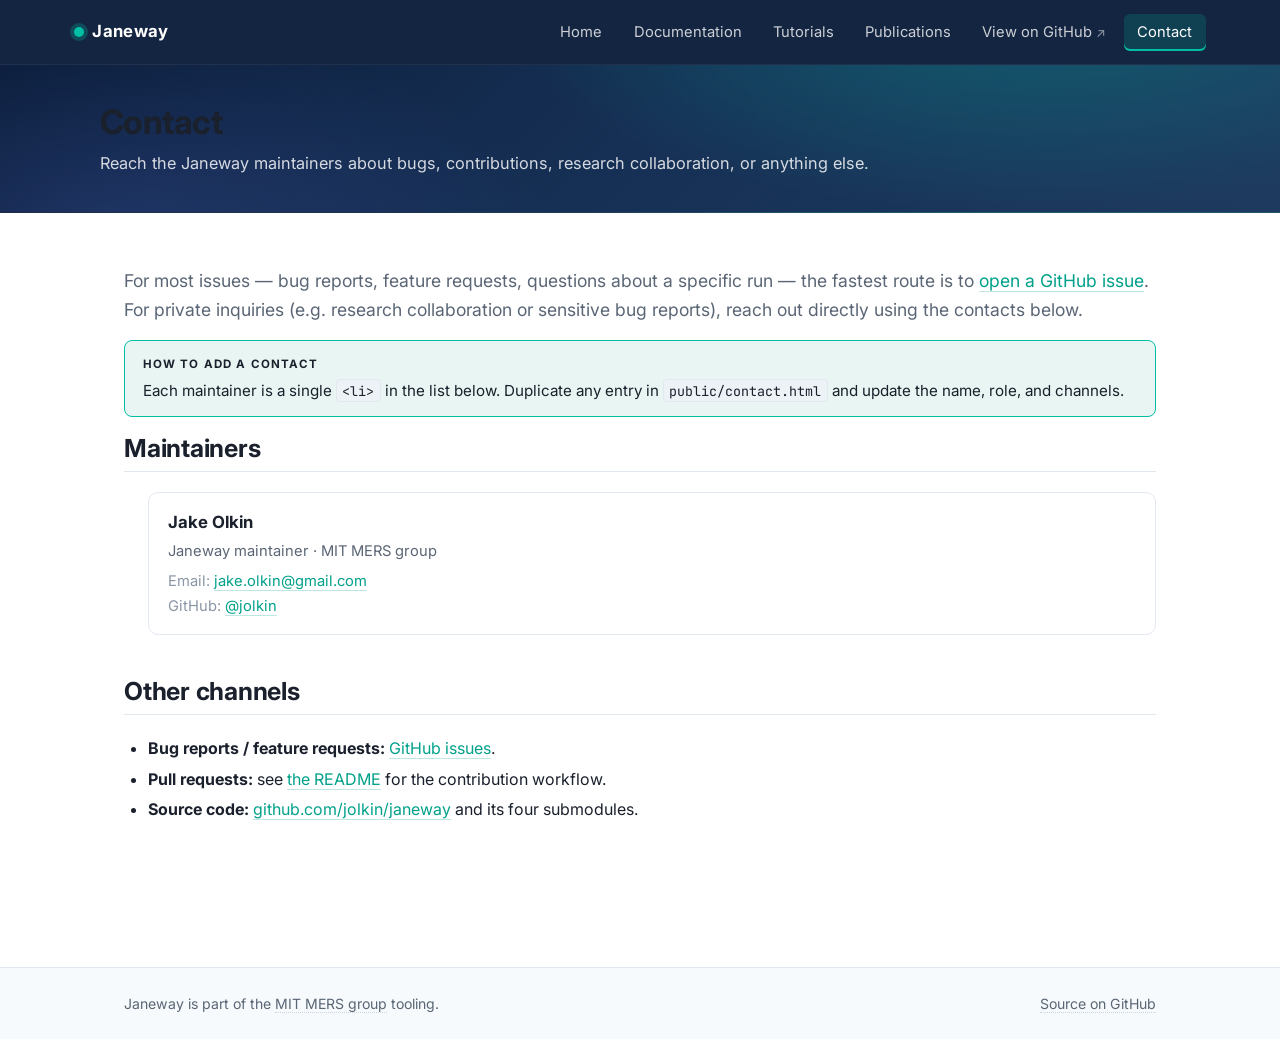
==== docs/contact.html @ 2e9192dc "Add docs site for GitHub Pages Voyager-themed static site (Home, Documentation, Tutorials, Publicati" ====
<!doctype html>
<html lang="en">
<head>
  <meta charset="utf-8">
  <meta name="viewport" content="width=device-width, initial-scale=1">
  <title>Contact — Janeway</title>
  <meta name="description" content="How to get in touch with the Janeway maintainers.">
  <link rel="preconnect" href="https://fonts.googleapis.com">
  <link rel="preconnect" href="https://fonts.gstatic.com" crossorigin>
  <link href="https://fonts.googleapis.com/css2?family=Inter:wght@400;500;600;700&family=JetBrains+Mono:wght@400;500&display=swap" rel="stylesheet">
  <link rel="stylesheet" href="assets/style.css">
</head>
<body>

<nav class="topnav">
  <div class="topnav-inner">
    <a class="brand" href="index.html"><span class="brand-mark"></span>Janeway</a>
    <div class="nav-links">
      <a href="index.html">Home</a>
      <a href="documentation.html">Documentation</a>
      <a href="tutorials.html">Tutorials</a>
      <a href="publications.html">Publications</a>
      <a class="external" href="https://github.com/jolkin/janeway" target="_blank" rel="noopener">View on GitHub</a>
      <a class="active" href="contact.html">Contact</a>
    </div>
  </div>
</nav>

<header class="hero compact">
  <div class="hero-inner">
    <h1>Contact</h1>
    <p class="tagline">Reach the Janeway maintainers about bugs, contributions, research collaboration, or anything else.</p>
  </div>
</header>

<div class="page">
  <main>

    <p class="lead">
      For most issues — bug reports, feature requests, questions about a specific run — the fastest
      route is to <a href="https://github.com/jolkin/janeway/issues/new" target="_blank" rel="noopener">open a GitHub issue</a>.
      For private inquiries (e.g. research collaboration or sensitive bug reports), reach out
      directly using the contacts below.
    </p>

    <div class="callout info">
      <span class="callout-title">How to add a contact</span>
      Each maintainer is a single <code>&lt;li&gt;</code> in the list below. Duplicate any entry
      in <code>public/contact.html</code> and update the name, role, and channels.
    </div>

    <h2 id="maintainers" class="anchor-h">Maintainers <a class="perma" href="#maintainers">¶</a></h2>

    <ul class="contact-list">
      <li>
        <div class="name">Jake Olkin</div>
        <div class="role">Janeway maintainer · MIT MERS group</div>
        <div class="channels">
          <span>Email:</span> <a href="mailto:jake.olkin@gmail.com">jake.olkin@gmail.com</a><br>
          <span>GitHub:</span> <a href="https://github.com/jolkin" target="_blank" rel="noopener">@jolkin</a>
        </div>
      </li>

      <!--
        Add more maintainers by duplicating the block below and filling in the fields.

        <li>
          <div class="name">Full Name</div>
          <div class="role">Role · Affiliation</div>
          <div class="channels">
            <span>Email:</span> <a href="mailto:name@example.com">name@example.com</a><br>
            <span>GitHub:</span> <a href="https://github.com/handle" target="_blank" rel="noopener">@handle</a>
          </div>
        </li>
      -->
    </ul>

    <h2 id="other-channels" class="anchor-h">Other channels <a class="perma" href="#other-channels">¶</a></h2>

    <ul>
      <li><strong>Bug reports / feature requests:</strong> <a href="https://github.com/jolkin/janeway/issues" target="_blank" rel="noopener">GitHub issues</a>.</li>
      <li><strong>Pull requests:</strong> see <a href="https://github.com/jolkin/janeway/blob/main/README.md" target="_blank" rel="noopener">the README</a> for the contribution workflow.</li>
      <li><strong>Source code:</strong> <a href="https://github.com/jolkin/janeway" target="_blank" rel="noopener">github.com/jolkin/janeway</a> and its four submodules.</li>
    </ul>

  </main>
</div>

<footer class="footer">
  <div class="footer-inner">
    <div>Janeway is part of the <a href="https://github.com/jolkin" target="_blank" rel="noopener">MIT MERS group</a> tooling.</div>
    <div><a href="https://github.com/jolkin/janeway" target="_blank" rel="noopener">Source on GitHub</a></div>
  </div>
</footer>

</body>
</html>
---- docs/assets/style.css ----
:root {
  --bg: #ffffff;
  --text: #1a202c;
  --text-muted: #5a6675;
  --text-soft: #8a96a6;
  --hero-from: #0b1d3a;
  --hero-via: #163055;
  --hero-to: #1e3a5f;
  --accent: #00bfa5;
  --accent-strong: #00a18a;
  --accent-soft: #c2efe7;
  --border: #e2e8f0;
  --border-strong: #cbd5e0;
  --panel: #f7fafc;
  --code-bg: #0d1117;
  --code-text: #e6edf3;
  --code-border: #1f2933;
  --kbd-bg: #edf2f7;
  --table-stripe: #f7fafc;
  --warning-bg: #fff8e1;
  --warning-border: #f0c674;
  --info-bg: #e8f5f2;
  --info-border: #00bfa5;
}

* { box-sizing: border-box; }

html { -webkit-text-size-adjust: 100%; }

body {
  margin: 0;
  font-family: 'Inter', -apple-system, BlinkMacSystemFont, 'Segoe UI', Roboto,
               Oxygen, Ubuntu, Cantarell, sans-serif;
  color: var(--text);
  background: var(--bg);
  line-height: 1.65;
  font-size: 16px;
  -webkit-font-smoothing: antialiased;
  -moz-osx-font-smoothing: grayscale;
}

/* ─── Top nav ─────────────────────────────────────────────────────── */
.topnav {
  position: sticky;
  top: 0;
  z-index: 50;
  background: rgba(11, 29, 58, 0.96);
  backdrop-filter: saturate(140%) blur(8px);
  -webkit-backdrop-filter: saturate(140%) blur(8px);
  border-bottom: 1px solid rgba(255, 255, 255, 0.06);
}
.topnav-inner {
  max-width: 1180px;
  margin: 0 auto;
  padding: 0.85rem 1.5rem;
  display: flex;
  align-items: center;
  gap: 1.5rem;
}
.brand {
  color: #fff;
  text-decoration: none;
  font-weight: 700;
  letter-spacing: 0.02em;
  font-size: 1.05rem;
  display: inline-flex;
  align-items: center;
  gap: 0.5rem;
}
.brand .brand-mark {
  display: inline-block;
  width: 0.65rem;
  height: 0.65rem;
  background: var(--accent);
  border-radius: 50%;
  box-shadow: 0 0 0 4px rgba(0, 191, 165, 0.25);
}
.nav-links {
  margin-left: auto;
  display: flex;
  gap: 0.25rem;
  flex-wrap: wrap;
}
.nav-links a {
  color: rgba(255, 255, 255, 0.78);
  text-decoration: none;
  padding: 0.4rem 0.85rem;
  border-radius: 6px;
  font-size: 0.92rem;
  transition: color 0.15s ease, background 0.15s ease;
}
.nav-links a:hover { color: #fff; background: rgba(255, 255, 255, 0.07); }
.nav-links a.active {
  color: #fff;
  background: rgba(0, 191, 165, 0.18);
  box-shadow: inset 0 -2px 0 var(--accent);
}
.nav-links a.external::after {
  content: " ↗";
  opacity: 0.7;
  font-size: 0.85em;
}

/* ─── Hero ────────────────────────────────────────────────────────── */
.hero {
  background:
    radial-gradient(900px 380px at 80% -80px, rgba(0, 191, 165, 0.32), transparent 60%),
    radial-gradient(700px 320px at 10% 110%, rgba(94, 119, 230, 0.20), transparent 60%),
    linear-gradient(135deg, var(--hero-from), var(--hero-via) 50%, var(--hero-to));
  color: #fff;
  padding: 3.5rem 1.5rem 3.5rem;
  border-bottom: 1px solid rgba(255, 255, 255, 0.06);
  text-align: center;
}
.hero-inner {
  max-width: 880px;
  margin: 0 auto;
}
.hero h1 {
  margin: 0 0 0.6rem;
  font-size: 2.7rem;
  letter-spacing: -0.015em;
  font-weight: 700;
  line-height: 1.1;
}
.hero p.tagline {
  margin: 0;
  font-size: 1.15rem;
  color: rgba(255, 255, 255, 0.82);
  font-weight: 400;
}
.hero .cta-row {
  margin-top: 1.6rem;
  display: flex;
  gap: 0.75rem;
  justify-content: center;
  flex-wrap: wrap;
}
.btn {
  display: inline-block;
  padding: 0.7rem 1.35rem;
  border-radius: 8px;
  font-weight: 600;
  font-size: 0.95rem;
  text-decoration: none;
  border: 1px solid transparent;
  transition: transform 0.08s ease, background 0.15s ease, border-color 0.15s ease;
}
.btn:active { transform: translateY(1px); }
.btn-primary {
  background: var(--accent);
  color: #062420;
}
.btn-primary:hover { background: var(--accent-strong); }
.btn-ghost {
  background: transparent;
  color: #fff;
  border-color: rgba(255, 255, 255, 0.35);
}
.btn-ghost:hover {
  background: rgba(255, 255, 255, 0.08);
  border-color: rgba(255, 255, 255, 0.55);
}

.hero.compact { padding: 2.4rem 1.5rem 2.2rem; text-align: left; }
.hero.compact .hero-inner { max-width: 1080px; }
.hero.compact h1 { font-size: 2.1rem; }
.hero.compact p.tagline { font-size: 1.02rem; }

/* ─── Page layout ─────────────────────────────────────────────────── */
.page {
  max-width: 1080px;
  margin: 0 auto;
  padding: 2.5rem 1.5rem 4rem;
}
.page.with-toc {
  display: grid;
  grid-template-columns: minmax(0, 1fr) 240px;
  gap: 3rem;
}
.page.with-toc main { min-width: 0; }
.toc {
  position: sticky;
  top: 80px;
  align-self: start;
  font-size: 0.92rem;
  border-left: 1px solid var(--border);
  padding-left: 1.25rem;
  max-height: calc(100vh - 100px);
  overflow-y: auto;
}
.toc h4 {
  margin: 0 0 0.6rem;
  font-size: 0.72rem;
  text-transform: uppercase;
  letter-spacing: 0.1em;
  color: var(--text-soft);
  font-weight: 700;
}
.toc ul { list-style: none; padding: 0; margin: 0; }
.toc li { margin: 0.2rem 0; }
.toc a {
  color: var(--text-muted);
  text-decoration: none;
  display: block;
  padding: 0.2rem 0;
  border-radius: 4px;
  line-height: 1.35;
}
.toc a:hover { color: var(--accent-strong); }
.toc ul ul { padding-left: 0.85rem; margin-top: 0.15rem; }
.toc ul ul a { font-size: 0.85rem; color: var(--text-soft); }

/* ─── Typography ──────────────────────────────────────────────────── */
h1, h2, h3, h4 {
  color: var(--text);
  font-weight: 700;
  letter-spacing: -0.01em;
  line-height: 1.25;
}
.page h2 {
  margin-top: 2.6rem;
  font-size: 1.55rem;
  padding-bottom: 0.4rem;
  border-bottom: 1px solid var(--border);
}
.page h3 {
  margin-top: 1.8rem;
  font-size: 1.18rem;
  color: #233044;
}
.page h4 {
  margin-top: 1.4rem;
  font-size: 0.98rem;
  color: var(--text-muted);
  text-transform: uppercase;
  letter-spacing: 0.06em;
}
.page main > h2:first-of-type,
.page main > h3:first-of-type { margin-top: 0.5rem; }

.page p { margin: 0.8rem 0; }
.page a {
  color: var(--accent-strong);
  text-decoration: none;
  border-bottom: 1px solid rgba(0, 161, 138, 0.25);
}
.page a:hover { color: var(--accent); border-bottom-color: var(--accent); }

.page ul, .page ol { padding-left: 1.5rem; }
.page li { margin: 0.25rem 0; }

.lead {
  font-size: 1.1rem;
  color: var(--text-muted);
}

/* ─── Code ────────────────────────────────────────────────────────── */
code, pre, kbd {
  font-family: 'JetBrains Mono', 'SF Mono', 'Menlo', 'Consolas', monospace;
  font-feature-settings: "liga" 0;
}
:not(pre) > code {
  background: var(--kbd-bg);
  color: #1a202c;
  padding: 0.1rem 0.35rem;
  border-radius: 4px;
  font-size: 0.88em;
  border: 1px solid var(--border);
}
pre {
  background: var(--code-bg);
  color: var(--code-text);
  padding: 1rem 1.15rem;
  border-radius: 8px;
  overflow-x: auto;
  font-size: 0.88rem;
  line-height: 1.55;
  border: 1px solid var(--code-border);
  margin: 1rem 0;
}
pre code {
  background: transparent;
  border: none;
  padding: 0;
  color: inherit;
  font-size: inherit;
}

/* ─── Tables ──────────────────────────────────────────────────────── */
table {
  width: 100%;
  border-collapse: collapse;
  margin: 1rem 0;
  font-size: 0.94rem;
}
th, td {
  text-align: left;
  padding: 0.55rem 0.8rem;
  border-bottom: 1px solid var(--border);
  vertical-align: top;
}
th {
  background: var(--panel);
  font-weight: 600;
  border-bottom: 2px solid var(--border-strong);
  font-size: 0.86rem;
  text-transform: uppercase;
  letter-spacing: 0.04em;
  color: var(--text-muted);
}
tbody tr:nth-child(even) td { background: var(--table-stripe); }
table code { font-size: 0.84em; }

/* ─── Callouts ────────────────────────────────────────────────────── */
.callout {
  border-radius: 8px;
  padding: 0.85rem 1.1rem;
  margin: 1rem 0;
  border: 1px solid;
  font-size: 0.95rem;
}
.callout .callout-title {
  font-weight: 700;
  text-transform: uppercase;
  font-size: 0.72rem;
  letter-spacing: 0.1em;
  margin-bottom: 0.25rem;
  display: block;
}
.callout.info  { background: var(--info-bg);    border-color: var(--info-border); }
.callout.warn  { background: var(--warning-bg); border-color: var(--warning-border); }

/* ─── Cards ──────────────────────────────────────────────────────── */
.card-grid {
  display: grid;
  grid-template-columns: repeat(auto-fit, minmax(220px, 1fr));
  gap: 1rem;
  margin: 1.5rem 0;
}
.card {
  border: 1px solid var(--border);
  border-radius: 10px;
  padding: 1.2rem;
  background: #fff;
  transition: border-color 0.15s ease, transform 0.08s ease, box-shadow 0.15s ease;
}
.card:hover {
  border-color: var(--accent);
  box-shadow: 0 6px 18px -10px rgba(0, 191, 165, 0.45);
}
.card h3 { margin: 0 0 0.4rem; font-size: 1.05rem; }
.card p { margin: 0; color: var(--text-muted); font-size: 0.93rem; }
.card a.card-link {
  display: block;
  color: inherit;
  text-decoration: none;
  border: none;
}

/* ─── Subsection anchors ──────────────────────────────────────────── */
.anchor-h {
  scroll-margin-top: 80px;
}
.anchor-h .perma {
  margin-left: 0.4rem;
  opacity: 0;
  color: var(--text-soft);
  text-decoration: none;
  border: none;
  font-weight: 400;
}
.anchor-h:hover .perma { opacity: 0.7; }

/* ─── Empty state (publications) ──────────────────────────────────── */
.empty-state {
  border: 1px dashed var(--border-strong);
  border-radius: 10px;
  padding: 1.5rem;
  text-align: center;
  color: var(--text-muted);
  background: var(--panel);
  font-size: 0.95rem;
}

/* ─── Contact list ────────────────────────────────────────────────── */
.contact-list { list-style: none; padding: 0; margin: 1rem 0; }
.contact-list li {
  border: 1px solid var(--border);
  border-radius: 10px;
  padding: 1rem 1.2rem;
  margin: 0.6rem 0;
  background: #fff;
}
.contact-list .name { font-weight: 700; font-size: 1.05rem; }
.contact-list .role { color: var(--text-muted); font-size: 0.92rem; margin: 0.1rem 0 0.4rem; }
.contact-list .channels { font-size: 0.92rem; }
.contact-list .channels span { color: var(--text-soft); }

/* ─── Footer ──────────────────────────────────────────────────────── */
.footer {
  border-top: 1px solid var(--border);
  margin-top: 4rem;
  background: var(--panel);
  color: var(--text-muted);
  font-size: 0.88rem;
}
.footer-inner {
  max-width: 1080px;
  margin: 0 auto;
  padding: 1.5rem;
  display: flex;
  justify-content: space-between;
  gap: 1rem;
  flex-wrap: wrap;
}
.footer a { color: var(--text-muted); border-bottom: 1px dotted var(--border-strong); text-decoration: none; }
.footer a:hover { color: var(--accent-strong); }

/* ─── Mobile ──────────────────────────────────────────────────────── */
@media (max-width: 820px) {
  .topnav-inner { padding: 0.7rem 1rem; }
  .nav-links { gap: 0; font-size: 0.88rem; }
  .nav-links a { padding: 0.4rem 0.55rem; }
  .hero { padding: 2.5rem 1rem; }
  .hero h1 { font-size: 2rem; }
  .page { padding: 1.75rem 1rem 3rem; }
  .page.with-toc { grid-template-columns: 1fr; gap: 1.5rem; }
  .toc { position: static; max-height: none; border-left: none; border-top: 1px solid var(--border); padding-left: 0; padding-top: 1rem; }
}
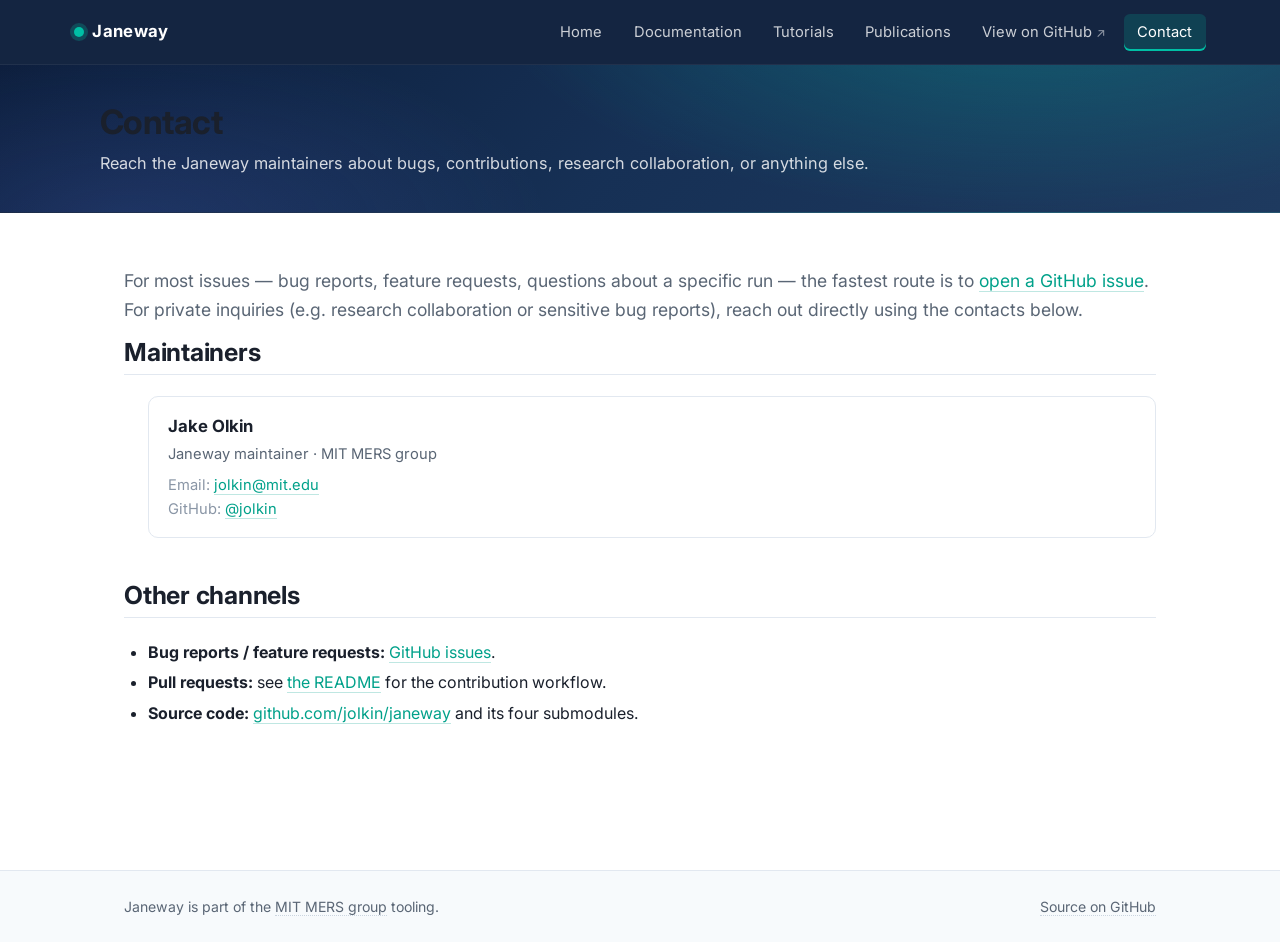
==== commit e795ca29: "Added papers and upda" ====
--- a/docs/contact.html
+++ b/docs/contact.html
@@ -43,11 +43,6 @@
       directly using the contacts below.
     </p>
 
-    <div class="callout info">
-      <span class="callout-title">How to add a contact</span>
-      Each maintainer is a single <code>&lt;li&gt;</code> in the list below. Duplicate any entry
-      in <code>public/contact.html</code> and update the name, role, and channels.
-    </div>
 
     <h2 id="maintainers" class="anchor-h">Maintainers <a class="perma" href="#maintainers">¶</a></h2>
 
@@ -56,7 +51,7 @@
         <div class="name">Jake Olkin</div>
         <div class="role">Janeway maintainer · MIT MERS group</div>
         <div class="channels">
-          <span>Email:</span> <a href="mailto:jake.olkin@gmail.com">jake.olkin@gmail.com</a><br>
+          <span>Email:</span> <a href="mailto:jolkin@mit.edu">jolkin@mit.edu</a><br>
           <span>GitHub:</span> <a href="https://github.com/jolkin" target="_blank" rel="noopener">@jolkin</a>
         </div>
       </li>
